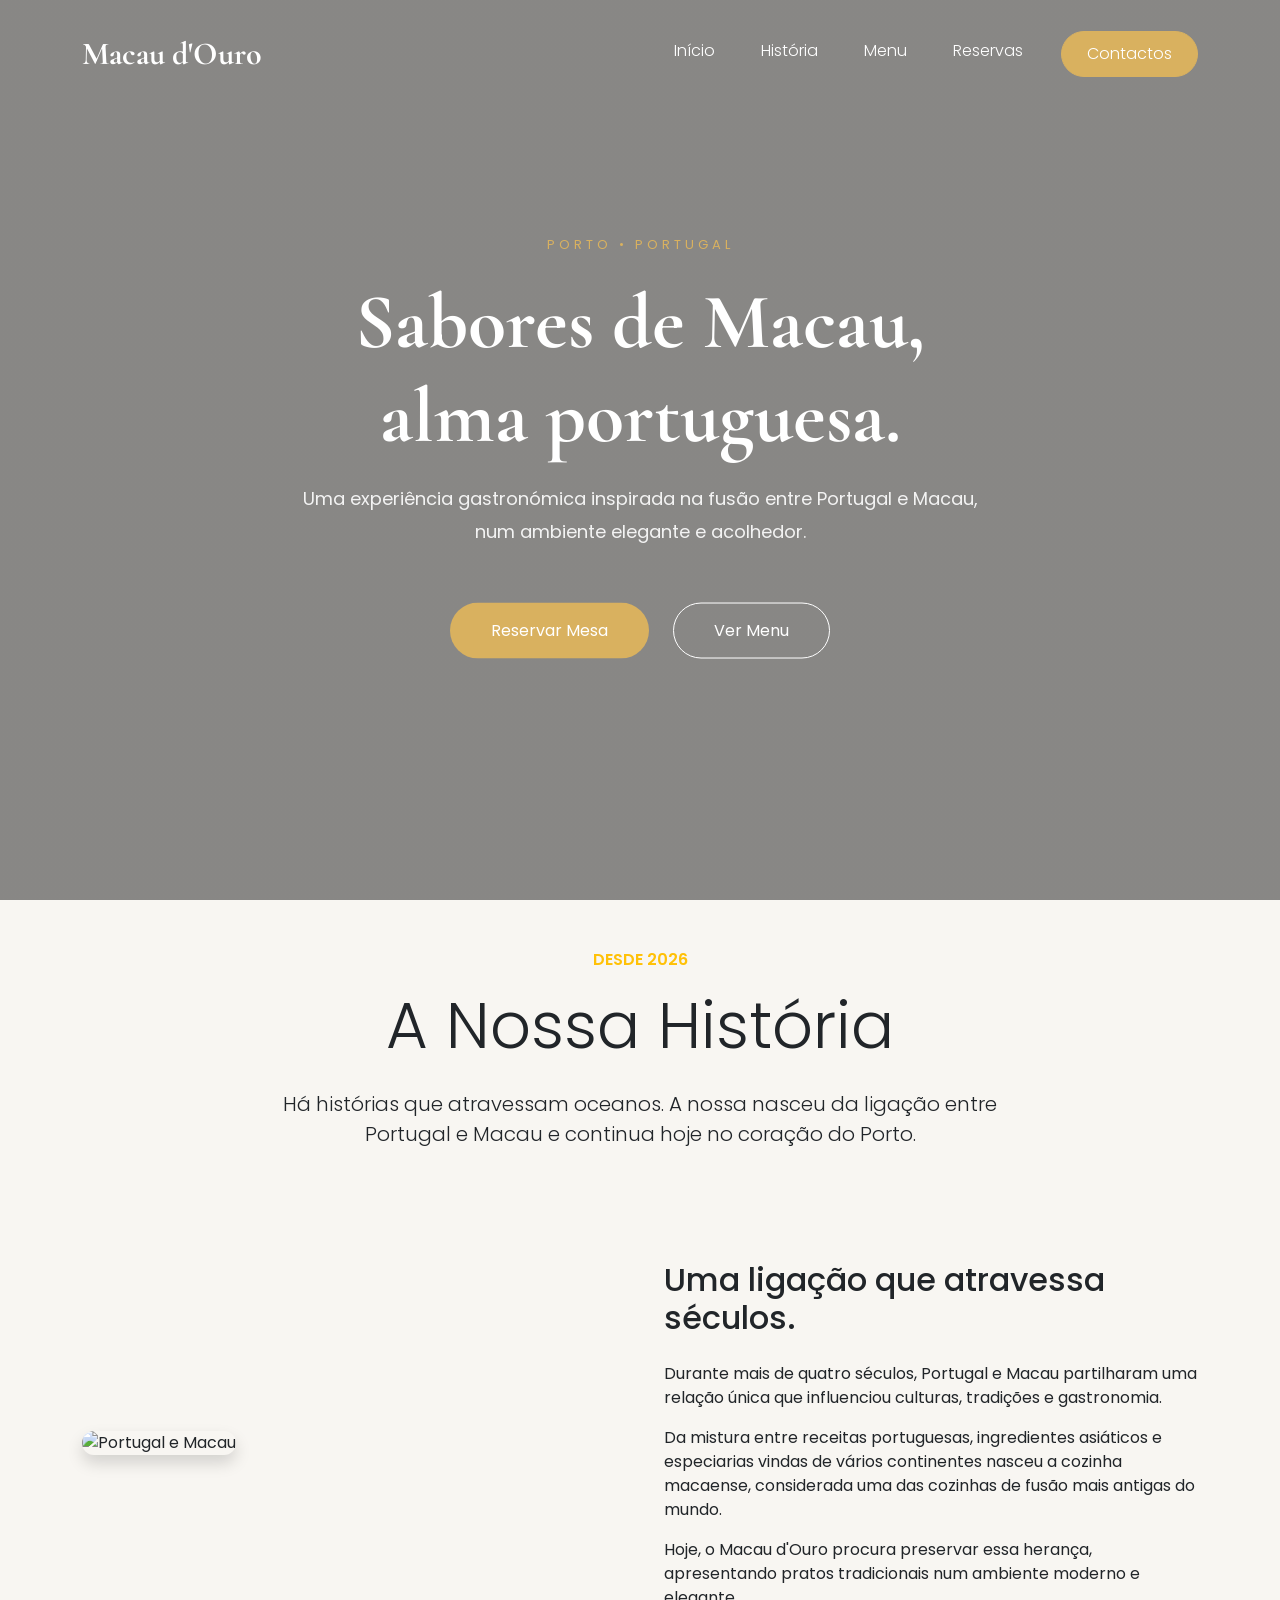
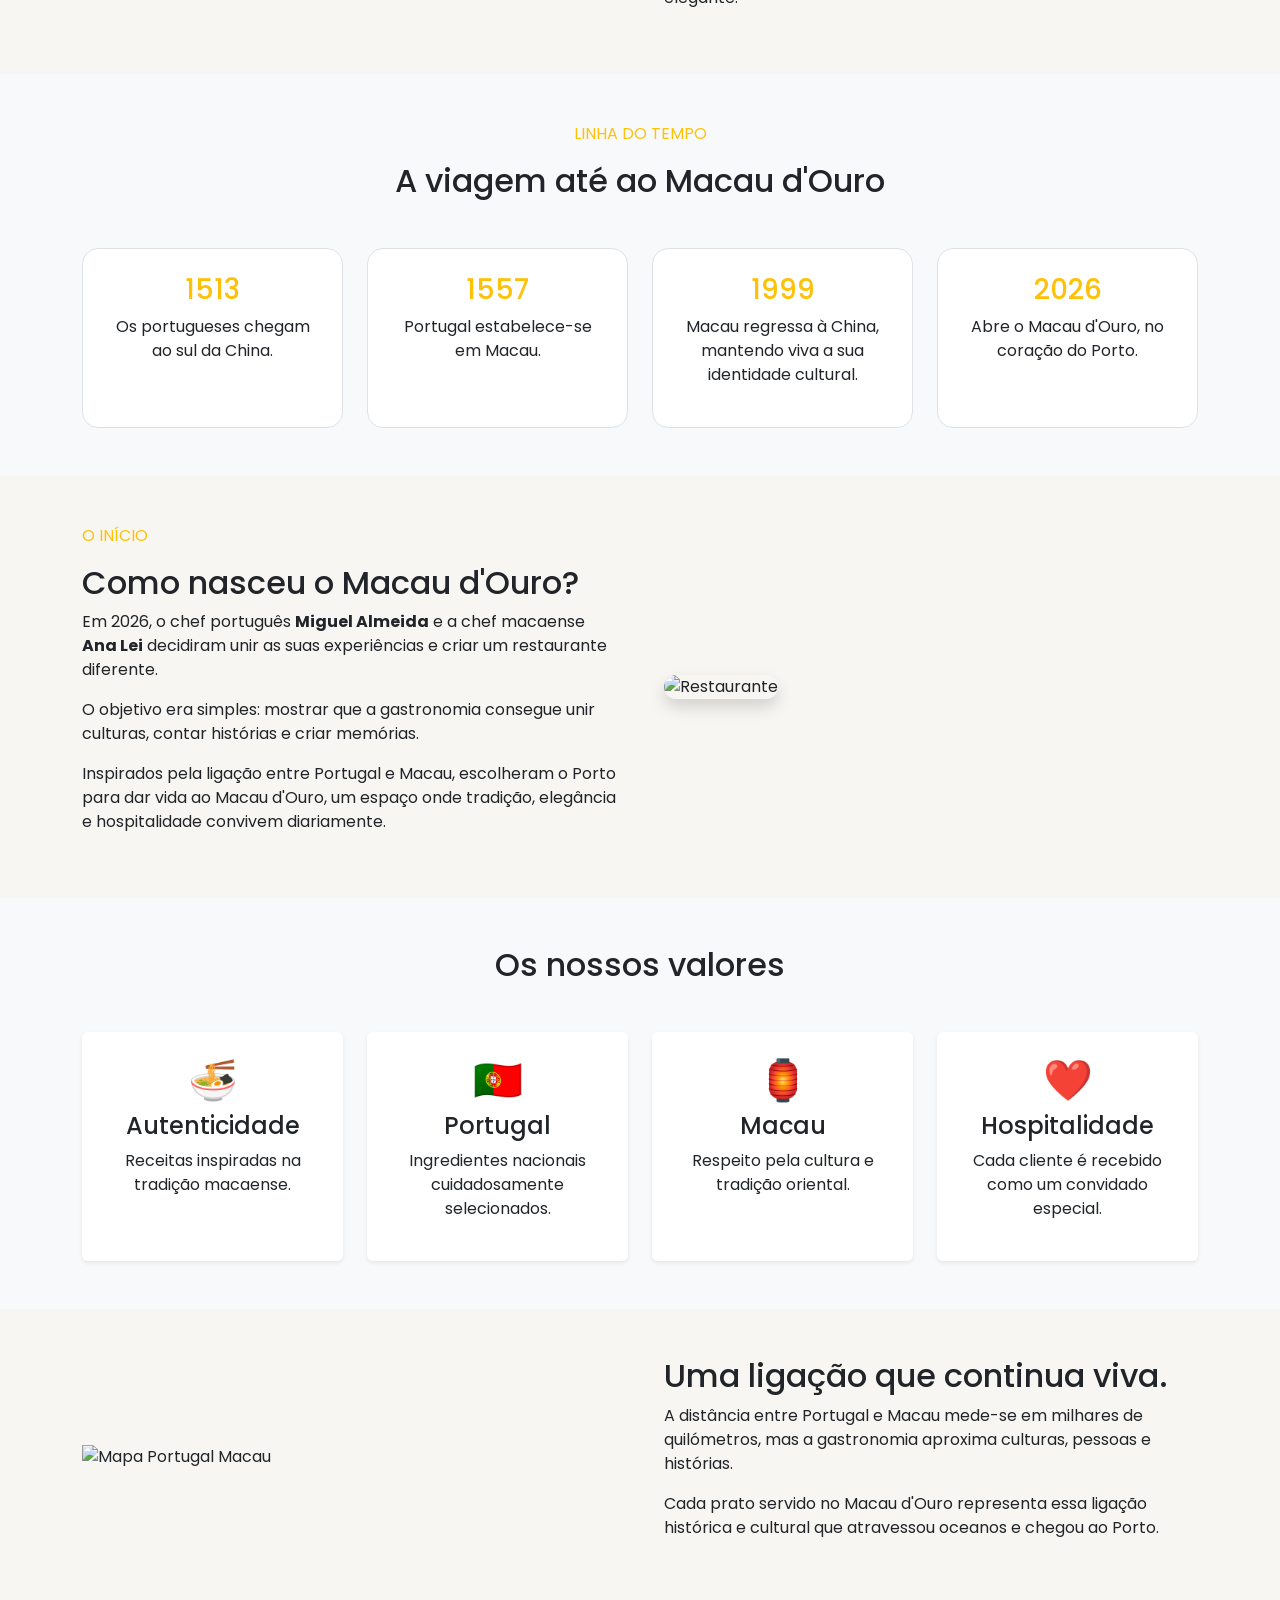
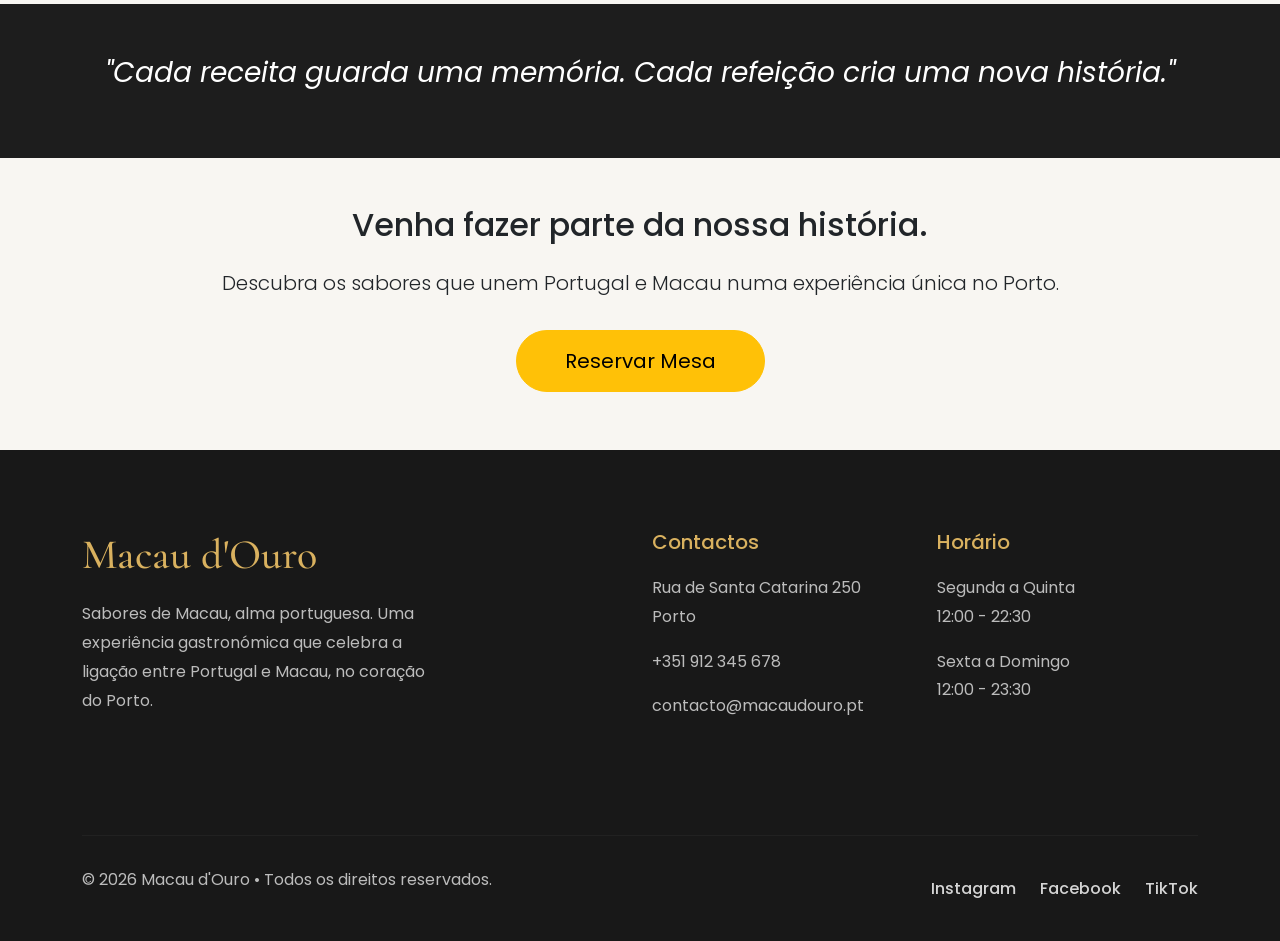
==== historia.html @ 2ab07a4f "Atualização do website Macau d'Ouro" ====
<!DOCTYPE html>
<html lang="pt">

<head>
    <meta charset="UTF-8">
    <meta name="viewport" content="width=device-width, initial-scale=1.0">
    <title>Macau d'Ouro</title>

    <link href="https://cdn.jsdelivr.net/npm/bootstrap@5.3.7/dist/css/bootstrap.min.css" rel="stylesheet">
    <link rel="stylesheet" href="css/style.css">

    <link rel="preconnect" href="https://fonts.googleapis.com">
    <link
        href="https://fonts.googleapis.com/css2?family=Cormorant+Garamond:wght@400;600;700&family=Poppins:wght@300;400;500&display=swap"
        rel="stylesheet">
</head>
    <header class="hero">
        <nav class="navbar navbar-expand-lg navbar-dark fixed-top">
            <div class="container">
                <a class="navbar-brand logo" href="#">
                    Macau d'Ouro
                </a>
                <button class="navbar-toggler" type="button" data-bs-toggle="collapse" data-bs-target="#menu">
                    <span class="navbar-toggler-icon"></span>
                </button>
                <div class="collapse navbar-collapse" id="menu">
                    <ul class="navbar-nav ms-auto">
                        <li class="nav-item">
                            <a class="nav-link" href="index.html">Início</a>
                        </li>
                        <li class="nav-item">
                            <a class="nav-link" href="historia.html">História</a>
                        </li>
                        <li class="nav-item">
                            <a class="nav-link" href="menu.html">Menu</a>
                        </li>
                        <li class="nav-item">
                            <a class="nav-link" href="reservas.html">Reservas</a>
                        </li>
                        <li class="nav-item">
                            <a class="nav-link btn-contacto" href="contactos.html">
                                Contactos
                            </a>
                        </li>
                    </ul>
                </div>
            </div>
        </nav>
        <div class="hero-content">
            <span class="subtitle">
                Porto • Portugal
            </span>
            <h1>
                Sabores de Macau,<br>
                alma portuguesa.
            </h1>
            <p>Uma experiência gastronómica inspirada na fusão entre Portugal e Macau, num ambiente elegante e acolhedor.</p>
            <div class="hero-buttons">
                <a href="#" class="btn btn-gold">
                    Reservar Mesa
                </a>
                <a href="#" class="btn btn-outline">
                    Ver Menu
                </a>
            </div>
        </div>
    </header>
    <main>

    <!-- HERO DA HISTÓRIA -->

    <section class="history-hero py-5">

        <div class="container text-center">

            <span class="text-uppercase text-warning fw-semibold">
                Desde 2026
            </span>

            <h1 class="display-3 mt-3 mb-4">
                A Nossa História
            </h1>

            <p class="lead mx-auto" style="max-width:800px;">

                Há histórias que atravessam oceanos.
                A nossa nasceu da ligação entre Portugal e Macau e
                continua hoje no coração do Porto.

            </p>

        </div>

    </section>


    <!-- PORTUGAL E MACAU -->

    <section class="container py-5">

        <div class="row align-items-center g-5">

            <div class="col-lg-6">

                <img src="images/macau_antigo.png"
                     class="img-fluid rounded-4 shadow"
                     alt="Portugal e Macau">

            </div>

            <div class="col-lg-6">

                <h2 class="mb-4">

                    Uma ligação que atravessa séculos.

                </h2>

                <p>

                    Durante mais de quatro séculos, Portugal e Macau
                    partilharam uma relação única que influenciou
                    culturas, tradições e gastronomia.

                </p>

                <p>

                    Da mistura entre receitas portuguesas,
                    ingredientes asiáticos e especiarias vindas de
                    vários continentes nasceu a cozinha macaense,
                    considerada uma das cozinhas de fusão mais antigas
                    do mundo.

                </p>

                <p>

                    Hoje, o Macau d'Ouro procura preservar essa herança,
                    apresentando pratos tradicionais num ambiente moderno
                    e elegante.

                </p>

            </div>

        </div>

    </section>


    <!-- TIMELINE -->

    <section class="py-5 bg-light">

        <div class="container">

            <div class="text-center mb-5">

                <span class="text-warning text-uppercase">

                    Linha do Tempo

                </span>

                <h2 class="mt-3">

                    A viagem até ao Macau d'Ouro

                </h2>

            </div>

            <div class="row text-center g-4">

                <div class="col-md-3">

                    <div class="p-4 border rounded-4 bg-white h-100">

                        <h3 class="text-warning">1513</h3>

                        <p>

                            Os portugueses chegam ao sul da China.

                        </p>

                    </div>

                </div>

                <div class="col-md-3">

                    <div class="p-4 border rounded-4 bg-white h-100">

                        <h3 class="text-warning">1557</h3>

                        <p>

                            Portugal estabelece-se em Macau.

                        </p>

                    </div>

                </div>

                <div class="col-md-3">

                    <div class="p-4 border rounded-4 bg-white h-100">

                        <h3 class="text-warning">1999</h3>

                        <p>

                            Macau regressa à China,
                            mantendo viva a sua identidade cultural.

                        </p>

                    </div>

                </div>

                <div class="col-md-3">

                    <div class="p-4 border rounded-4 bg-white h-100">

                        <h3 class="text-warning">2026</h3>

                        <p>

                            Abre o Macau d'Ouro,
                            no coração do Porto.

                        </p>

                    </div>

                </div>

            </div>

        </div>

    </section>


    <!-- O NASCIMENTO -->

    <section class="container py-5">

        <div class="row align-items-center g-5">

            <div class="col-lg-6 order-lg-2">

                <img src="images/fachada.png"
                     class="img-fluid rounded-4 shadow"
                     alt="Restaurante">

            </div>

            <div class="col-lg-6 order-lg-1">

                <span class="text-warning text-uppercase">

                    O Início

                </span>

                <h2 class="mt-3">

                    Como nasceu o Macau d'Ouro?

                </h2>

                <p>

                    Em 2026, o chef português <strong>Miguel Almeida</strong>
                    e a chef macaense <strong>Ana Lei</strong> decidiram unir
                    as suas experiências e criar um restaurante diferente.

                </p>

                <p>

                    O objetivo era simples:
                    mostrar que a gastronomia consegue unir culturas,
                    contar histórias e criar memórias.

                </p>

                <p>

                    Inspirados pela ligação entre Portugal e Macau,
                    escolheram o Porto para dar vida ao Macau d'Ouro,
                    um espaço onde tradição, elegância e hospitalidade
                    convivem diariamente.

                </p>

            </div>

        </div>

    </section>


    <!-- VALORES -->

    <section class="py-5 bg-light">

        <div class="container">

            <div class="text-center mb-5">

                <h2>

                    Os nossos valores

                </h2>

            </div>

            <div class="row g-4">

                <div class="col-md-3">

                    <div class="card h-100 border-0 shadow-sm text-center p-4">

                        <h1>🍜</h1>

                        <h4>Autenticidade</h4>

                        <p>

                            Receitas inspiradas na tradição macaense.

                        </p>

                    </div>

                </div>

                <div class="col-md-3">

                    <div class="card h-100 border-0 shadow-sm text-center p-4">

                        <h1>🇵🇹</h1>

                        <h4>Portugal</h4>

                        <p>

                            Ingredientes nacionais cuidadosamente selecionados.

                        </p>

                    </div>

                </div>

                <div class="col-md-3">

                    <div class="card h-100 border-0 shadow-sm text-center p-4">

                        <h1>🏮</h1>

                        <h4>Macau</h4>

                        <p>

                            Respeito pela cultura e tradição oriental.

                        </p>

                    </div>

                </div>

                <div class="col-md-3">

                    <div class="card h-100 border-0 shadow-sm text-center p-4">

                        <h1>❤️</h1>

                        <h4>Hospitalidade</h4>

                        <p>

                            Cada cliente é recebido como um convidado especial.

                        </p>

                    </div>

                </div>

            </div>

        </div>

    </section>


    <!-- MAPA -->

    <section class="container py-5">

        <div class="row align-items-center g-5">

            <div class="col-lg-6">

                <img src="images/mapa.png"
                     class="img-fluid"
                     alt="Mapa Portugal Macau">

            </div>

            <div class="col-lg-6">

                <h2>

                    Uma ligação que continua viva.

                </h2>

                <p>

                    A distância entre Portugal e Macau mede-se em milhares
                    de quilómetros, mas a gastronomia aproxima culturas,
                    pessoas e histórias.

                </p>

                <p>

                    Cada prato servido no Macau d'Ouro representa
                    essa ligação histórica e cultural que atravessou
                    oceanos e chegou ao Porto.

                </p>

            </div>

        </div>

    </section>


    <!-- CITAÇÃO -->

    <section class="py-5 text-center text-white"
             style="background:#1d1d1d;">

        <div class="container">

            <blockquote class="fs-3 fst-italic">

                "Cada receita guarda uma memória.
                Cada refeição cria uma nova história."

            </blockquote>

        </div>

    </section>


    <!-- CTA -->

    <section class="container py-5 text-center">

        <h2 class="mb-4">

            Venha fazer parte da nossa história.

        </h2>

        <p class="lead">

            Descubra os sabores que unem Portugal e Macau
            numa experiência única no Porto.

        </p>

        <a href="reservas.html"
           class="btn btn-warning btn-lg px-5 mt-3">

            Reservar Mesa

        </a>

    </section>

</main>
  <footer class="footer">
        <div class="container">
            <div class="row">
                <!-- Restaurante -->
                <div class="col-lg-4 mb-5">
                    <h2 class="footer-logo">
                        Macau d'Ouro
                    </h2>
                    <p class="footer-text">
                        Sabores de Macau, alma portuguesa.
                        Uma experiência gastronómica que celebra a ligação
                        entre Portugal e Macau, no coração do Porto.
                    </p>
                </div>
                <div class="col-lg-2 mb-5">
                </div>
                 <div class="col-lg-3 mb-5">
                    <h5>Contactos</h5>
                    <p>Rua de Santa Catarina 250
                        <br>
                        Porto</p>
                    <p>+351 912 345 678</p>
                    <p>contacto@macaudouro.pt </p>
                </div>
                <div class="col-lg-3">
                    <h5>Horário</h5>
                    <p>
                        Segunda a Quinta
                        <br>
                        12:00 - 22:30
                    </p>
                    <p>
                        Sexta a Domingo
                        <br>
                        12:00 - 23:30
                    </p>
                </div>
            </div>
            <hr>
            <div class="footer-bottom">
                <p> © 2026 Macau d'Ouro • Todos os direitos reservados.</p>
                <div class="social">
                    <a href="#">Instagram</a>
                    <a href="#">Facebook</a>
                    <a href="#">TikTok</a>
                </div>
            </div>
        </div>
    </footer>
    <script src="https://cdn.jsdelivr.net/npm/bootstrap@5.3.7/dist/js/bootstrap.bundle.min.js"></script>  
    </body>
    </html>
---- css/style.css ----
*{
    margin:0;
    padding:0;
    box-sizing:border-box;
}

body{

    font-family:'Poppins',sans-serif;
    background:#f8f6f2;

}

/* HERO */

.hero{

    height:100vh;

    background:

        linear-gradient(
        rgba(0,0,0,.45),
        rgba(0,0,0,.45)
        ),

        url("../images/fundo.png");

    background-size:cover;

    background-position:center;

    position:relative;

}


/* NAVBAR */

.navbar{

    padding:25px 0;

    transition:.4s;

}

.logo{

    color:#fff;

    font-size:32px;

    font-family:'Cormorant Garamond',serif;

    font-weight:bold;

    text-decoration:none;

}

.nav-link{

    color:white !important;

    margin-left:30px;

    font-weight:300;

    transition:.3s;

}

.nav-link:hover{

    color:#d9b15f !important;

}

.btn-contacto{

    border:1px solid #d9b15f;
    background-color:#d9b15f !important;
    border-radius:40px;
    padding:10px 25px !important;

}

.btn-contacto:hover{
    color: #111 !important;
}

/* HERO */

.hero-content{

    position:absolute;

    top:50%;

    left:50%;

    transform:translate(-50%,-50%);

    text-align:center;

    color:white;

    width:80%;

}

.subtitle{

    color:#d9b15f;

    letter-spacing:4px;

    text-transform:uppercase;

    font-size:13px;

}

.hero h1{

    font-family:'Cormorant Garamond',serif;

    font-size:78px;

    margin:20px 0;

    font-weight:700;

}

.hero p{

    max-width:700px;

    margin:auto;

    line-height:1.8;

    font-size:18px;

    opacity:.9;

}

/* BOTÕES */

.hero-buttons{

    margin-top:45px;

}

.btn{

    padding:15px 40px;

    border-radius:40px;

    text-decoration:none;

    margin:10px;

    transition:.4s;

}

.btn-gold{

    background:#d9b15f;

    color:white;

}

.btn-gold:hover{

    background:#b88d34;

    transform:translateY(-3px);

}

.btn-outline{

    border:1px solid white;

    color:white;

}

.btn-outline:hover{

    background:white;

    color:black;

}
.section-title{

    color:#d4af37;

    text-transform:uppercase;

    letter-spacing:4px;

    font-size:13px;

}

.about{

    padding:120px 0;

}

.about h2{

    font-family:'Cormorant Garamond',serif;

    font-size:55px;

    margin:20px 0;

}

.about p{

    line-height:2;

    color:#666;

}

.dishes{

    background:#f6f2eb;

    padding:120px 0;

}

.dish-card{

    background:white;

    border-radius:20px;

    overflow:hidden;

    box-shadow:0 20px 40px rgba(0,0,0,.08);

    transition:.4s;

}

.dish-card:hover{

    transform:translateY(-10px);

}

.dish-card img{

    width:100%;

    height:300px;

    object-fit:cover;

}

.dish-info{

    padding:30px;

}

.history{

    padding:120px 0;

}

.cta{

    background:#111;

    color:white;

    padding:120px 0;

}

.cta h2{

    font-size:60px;

    font-family:'Cormorant Garamond',serif;

}

.cta p{

    max-width:700px;

    margin:auto;

    margin-top:20px;

    margin-bottom:40px;

}
/* ========================= */
/* FOOTER */
/* ========================= */

.footer{

    background:#181818;

    color:white;

    padding:80px 0 30px;

}

.footer-logo{

    font-family:'Cormorant Garamond',serif;

    color:#d9b15f;

    font-size:42px;

    margin-bottom:20px;

}

.footer-text{

    line-height:1.9;

    color:#bcbcbc;

}

.footer h5{

    color:#d9b15f;

    margin-bottom:20px;

    font-size:20px;

}

.footer ul{

    list-style:none;

    padding:0;

}

.footer ul li{

    margin-bottom:12px;

}

.footer a{

    color:#d4d4d4;

    text-decoration:none;

    transition:.3s;

}

.footer a:hover{

    color:#d9b15f;

    padding-left:6px;

}

.footer p{

    color:#bcbcbc;

    line-height:1.8;

}

.footer hr{

    margin:50px 0 30px;

    border-color:#3c3c3c;

}

.footer-bottom{

    display:flex;

    justify-content:space-between;

    align-items:center;

    flex-wrap:wrap;

}

.social a{

    margin-left:20px;

    font-weight:500;

}

.menu-page{

    padding:100px 0;

    background:#f8f5ef;

}

.menu-subtitle{

    color:#C8A24A;

    letter-spacing:5px;

    font-size:14px;

    text-transform:uppercase;

}

.menu-title{

    font-size:60px;

    font-family:'Cormorant Garamond', serif;

    margin:20px 0;

}

.menu-description{

    color:#666;

    max-width:600px;

    margin:auto;

    margin-bottom:70px;

}

.menu-category{

    margin-bottom:70px;

}

.menu-category h2{

    font-family:'Cormorant Garamond', serif;

    color:#234235;

    margin-bottom:30px;

    border-bottom:2px solid #C8A24A;

    display:inline-block;

    padding-bottom:10px;

}

.menu-item{

    display:flex;

    justify-content:space-between;

    align-items:center;

    padding:15px 0;

    border-bottom:1px solid #ddd;

    font-size:18px;

}

.menu-item span:last-child{

    color:#C8A24A;

    font-weight:bold;

}
.reservation-section{

    padding:80px 0;

    text-align:center;

}

.reservation-section h2{

    font-family:'Cormorant Garamond', serif;

    font-size:48px;

    margin-bottom:20px;

    color:#234235;

}

.reservation-section p{

    color:#666;

    margin-bottom:35px;

}

.btn-reservar{

    background:#C8A24A;

    color:white;

    text-decoration:none;

    padding:15px 40px;

    border-radius:50px;

    font-weight:bold;

    transition:.3s;

}

.btn-reservar:hover{

    background:#b18a35;

    color:white;

}
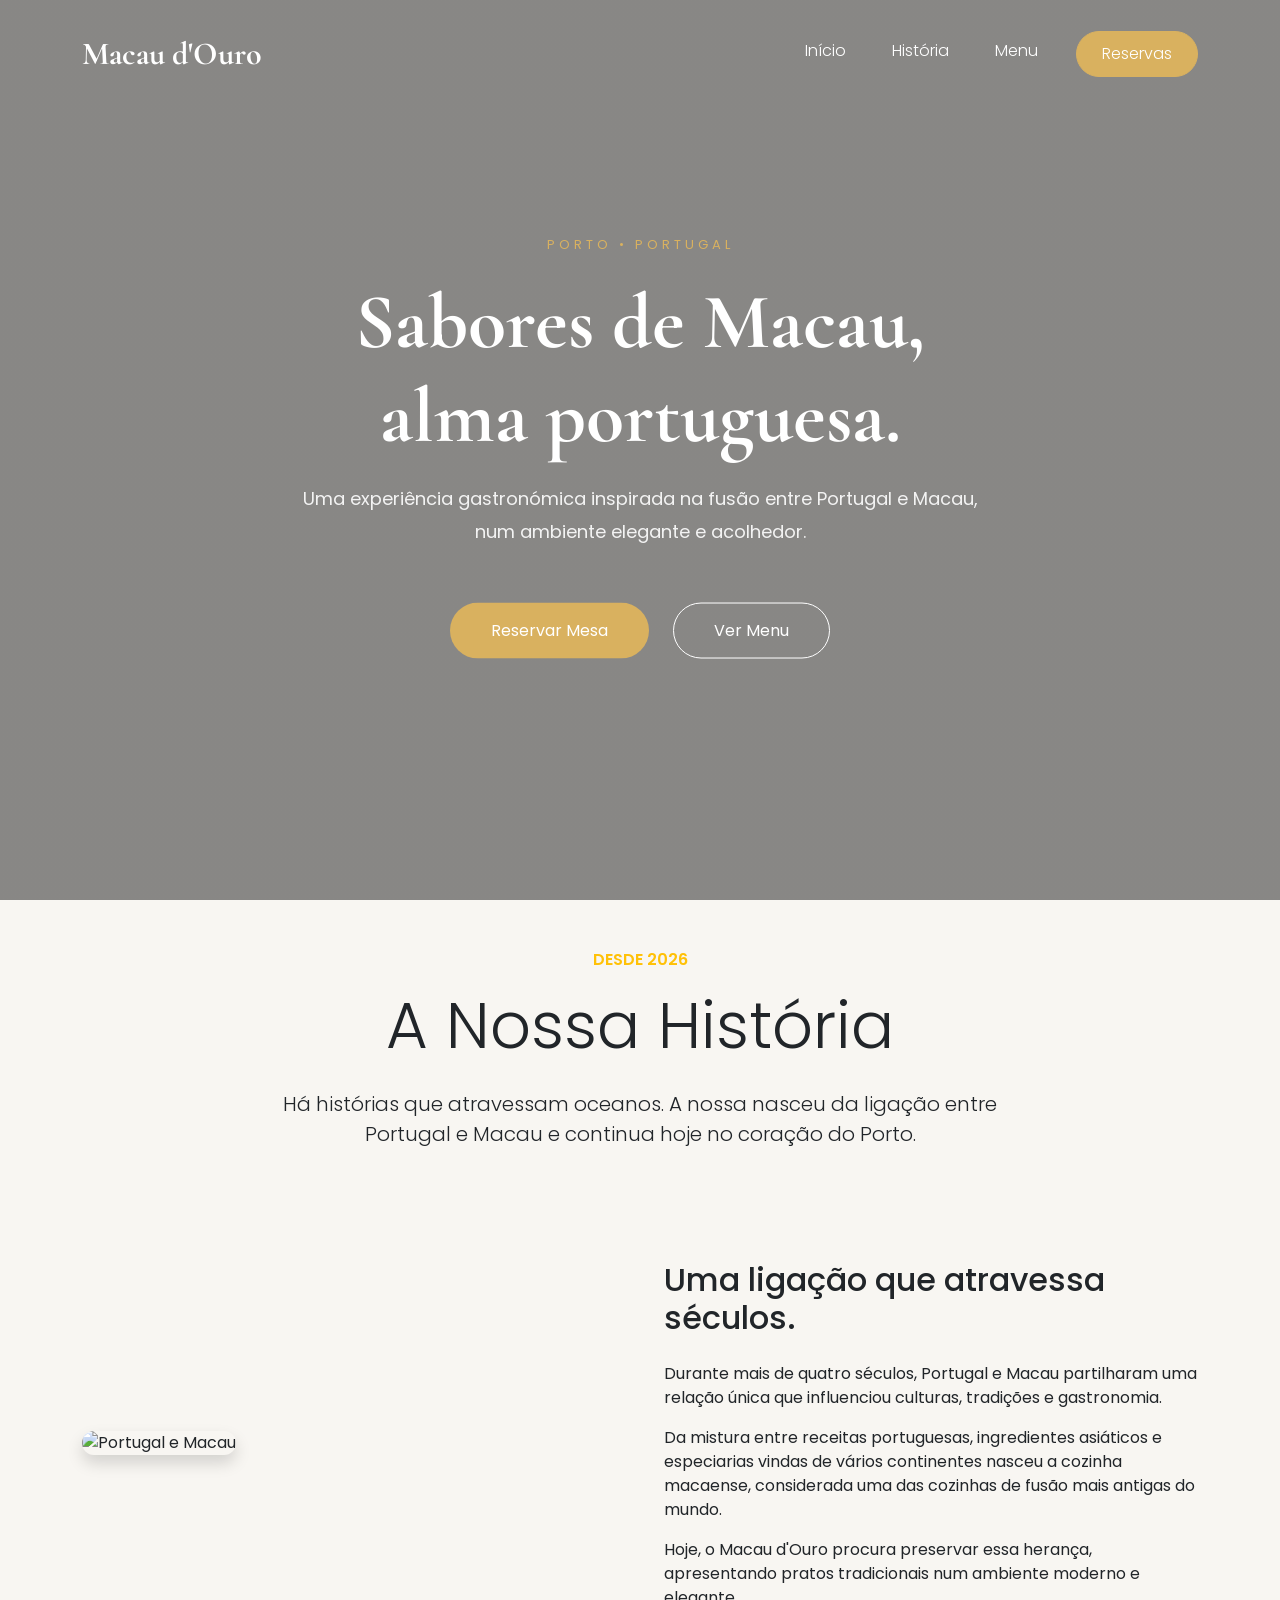
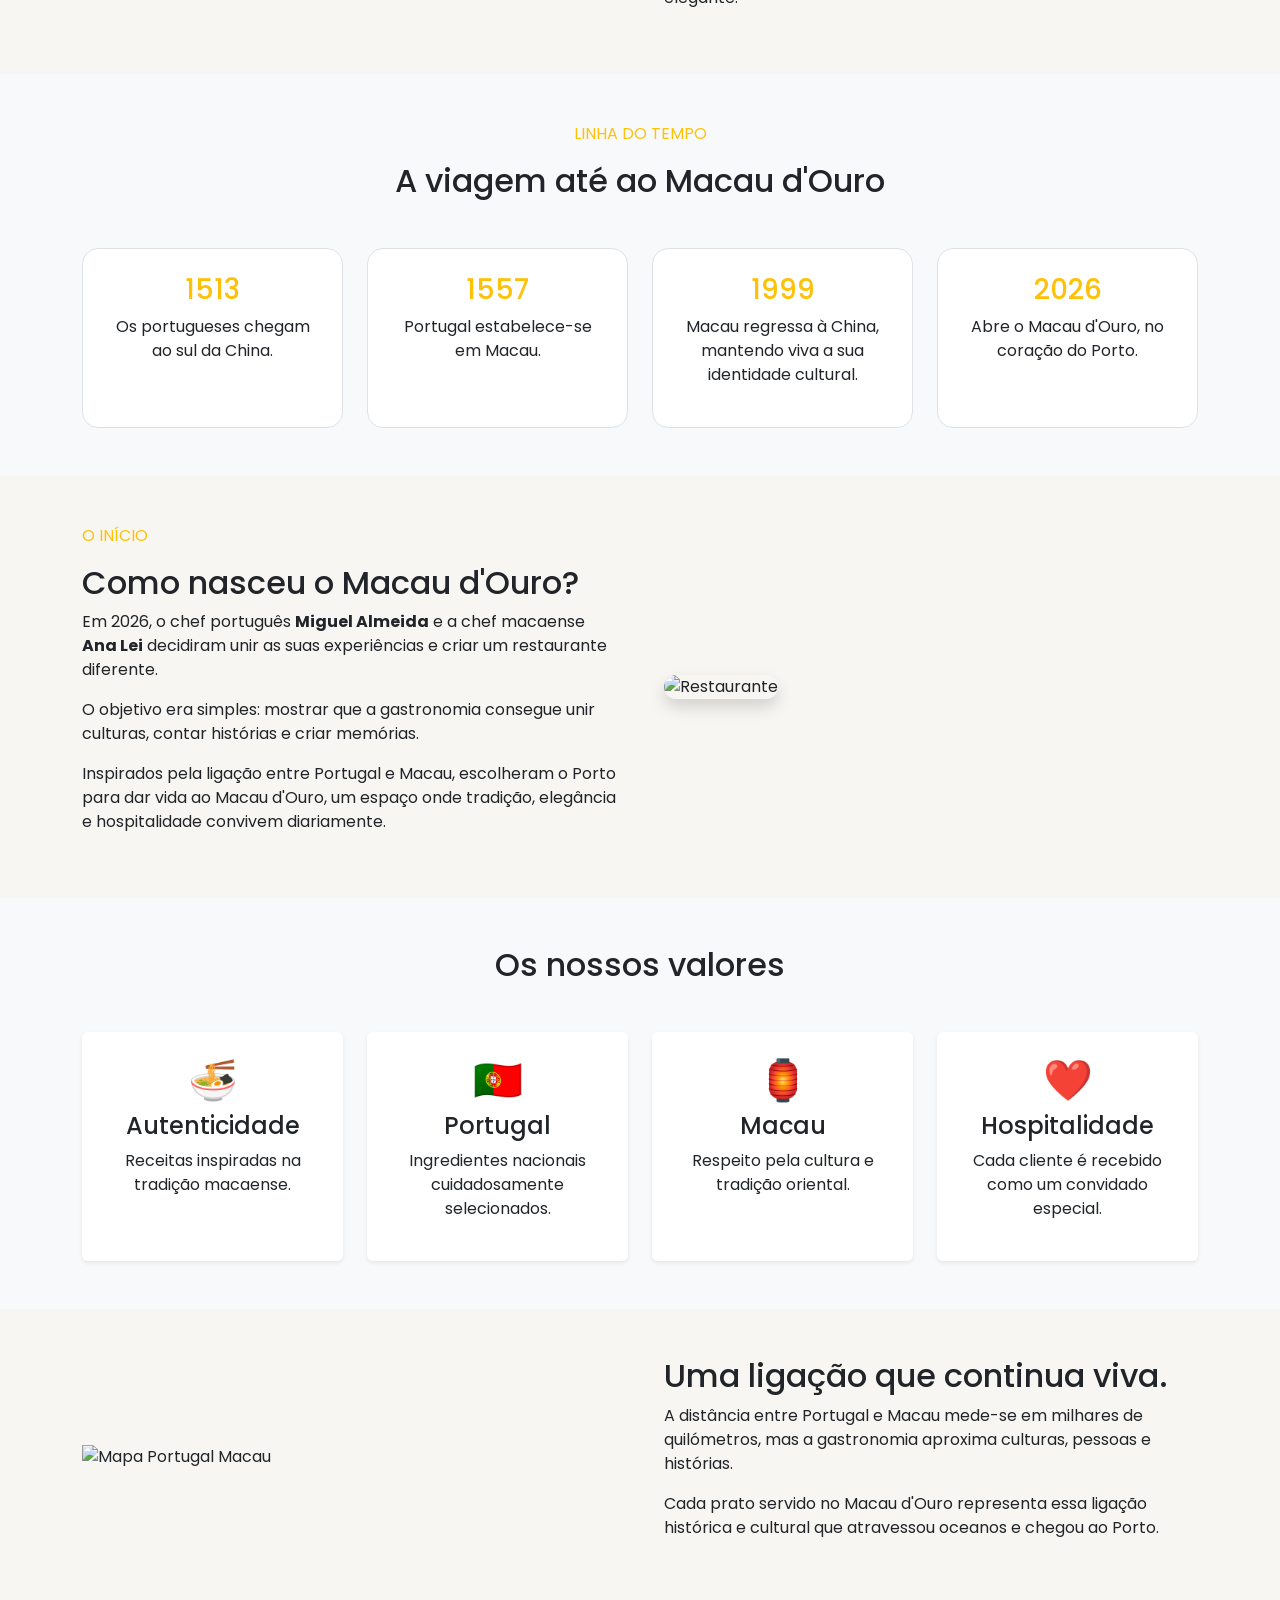
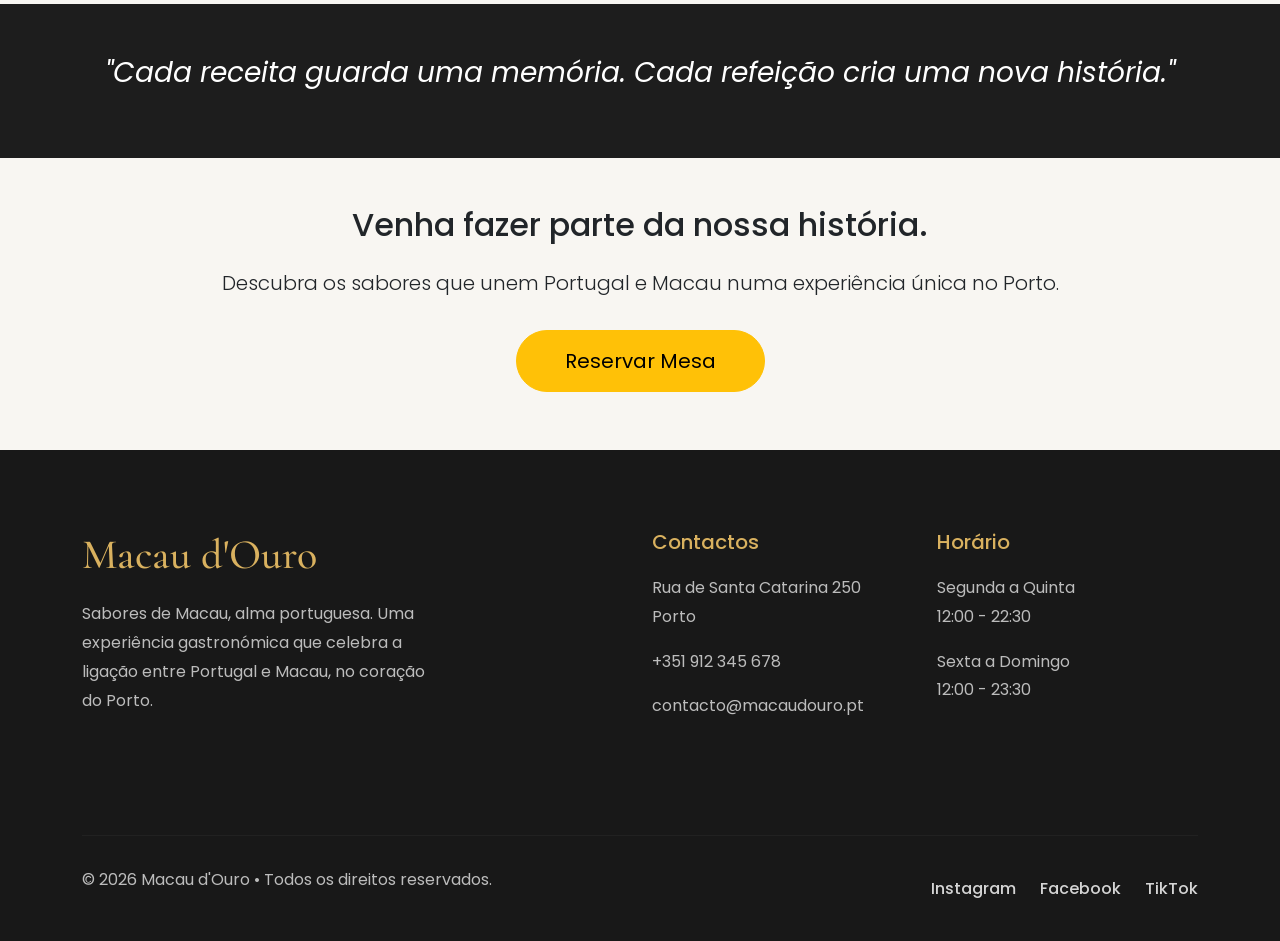
==== commit f5a294b3: "git commit -m "Atualização do website Macau d'Ouro" git push" ====
--- a/historia.html
+++ b/historia.html
@@ -35,11 +35,8 @@
                             <a class="nav-link" href="menu.html">Menu</a>
                         </li>
                         <li class="nav-item">
-                            <a class="nav-link" href="reservas.html">Reservas</a>
-                        </li>
-                        <li class="nav-item">
-                            <a class="nav-link btn-contacto" href="contactos.html">
-                                Contactos
+                            <a class="nav-link btn-contacto" href="reservas.html">
+                                Reservas
                             </a>
                         </li>
                     </ul>
@@ -115,113 +112,52 @@
                     Uma ligação que atravessa séculos.
 
                 </h2>
-
-                <p>
-
-                    Durante mais de quatro séculos, Portugal e Macau
+                <p>Durante mais de quatro séculos, Portugal e Macau
                     partilharam uma relação única que influenciou
-                    culturas, tradições e gastronomia.
-
-                </p>
-
-                <p>
-
-                    Da mistura entre receitas portuguesas,
+                    culturas, tradições e gastronomia.</p>
+                <p>Da mistura entre receitas portuguesas,
                     ingredientes asiáticos e especiarias vindas de
                     vários continentes nasceu a cozinha macaense,
                     considerada uma das cozinhas de fusão mais antigas
-                    do mundo.
-
-                </p>
-
-                <p>
-
-                    Hoje, o Macau d'Ouro procura preservar essa herança,
+                    do mundo.</p>
+                <p>Hoje, o Macau d'Ouro procura preservar essa herança,
                     apresentando pratos tradicionais num ambiente moderno
-                    e elegante.
-
-                </p>
-
-            </div>
-
-        </div>
-
-    </section>
-
-
-    <!-- TIMELINE -->
-
-    <section class="py-5 bg-light">
-
+                    e elegante.</p>
+            </div>
+        </div>
+    </section>
+  <section class="py-5 bg-light">
         <div class="container">
-
             <div class="text-center mb-5">
-
                 <span class="text-warning text-uppercase">
-
                     Linha do Tempo
-
                 </span>
-
                 <h2 class="mt-3">
-
                     A viagem até ao Macau d'Ouro
-
                 </h2>
-
-            </div>
-
+            </div>
             <div class="row text-center g-4">
-
-                <div class="col-md-3">
-
+                <div class="col-md-3">
                     <div class="p-4 border rounded-4 bg-white h-100">
-
                         <h3 class="text-warning">1513</h3>
-
-                        <p>
-
-                            Os portugueses chegam ao sul da China.
-
-                        </p>
-
-                    </div>
-
-                </div>
-
-                <div class="col-md-3">
-
+                        <p> Os portugueses chegam ao sul da China.</p>
+                    </div>
+                </div>
+                <div class="col-md-3">
                     <div class="p-4 border rounded-4 bg-white h-100">
-
                         <h3 class="text-warning">1557</h3>
-
-                        <p>
-
-                            Portugal estabelece-se em Macau.
-
-                        </p>
-
-                    </div>
-
-                </div>
-
-                <div class="col-md-3">
-
+                        <p>Portugal estabelece-se em Macau.</p>
+                    </div>
+                </div>
+                <div class="col-md-3">
                     <div class="p-4 border rounded-4 bg-white h-100">
-
                         <h3 class="text-warning">1999</h3>
-
-                        <p>
-
+                        <p>
                             Macau regressa à China,
                             mantendo viva a sua identidade cultural.
-
-                        </p>
-
-                    </div>
-
-                </div>
-
+                        </p>
+                    </div>
+                </div>
                 <div class="col-md-3">
 
                     <div class="p-4 border rounded-4 bg-white h-100">
@@ -466,33 +402,18 @@
 
     </section>
 
-
-    <!-- CTA -->
-
     <section class="container py-5 text-center">
-
-        <h2 class="mb-4">
-
-            Venha fazer parte da nossa história.
-
-        </h2>
+        <h2 class="mb-4">Venha fazer parte da nossa história.</h2>
 
         <p class="lead">
-
             Descubra os sabores que unem Portugal e Macau
             numa experiência única no Porto.
-
         </p>
-
         <a href="reservas.html"
            class="btn btn-warning btn-lg px-5 mt-3">
-
             Reservar Mesa
-
         </a>
-
-    </section>
-
+    </section>
 </main>
   <footer class="footer">
         <div class="container">
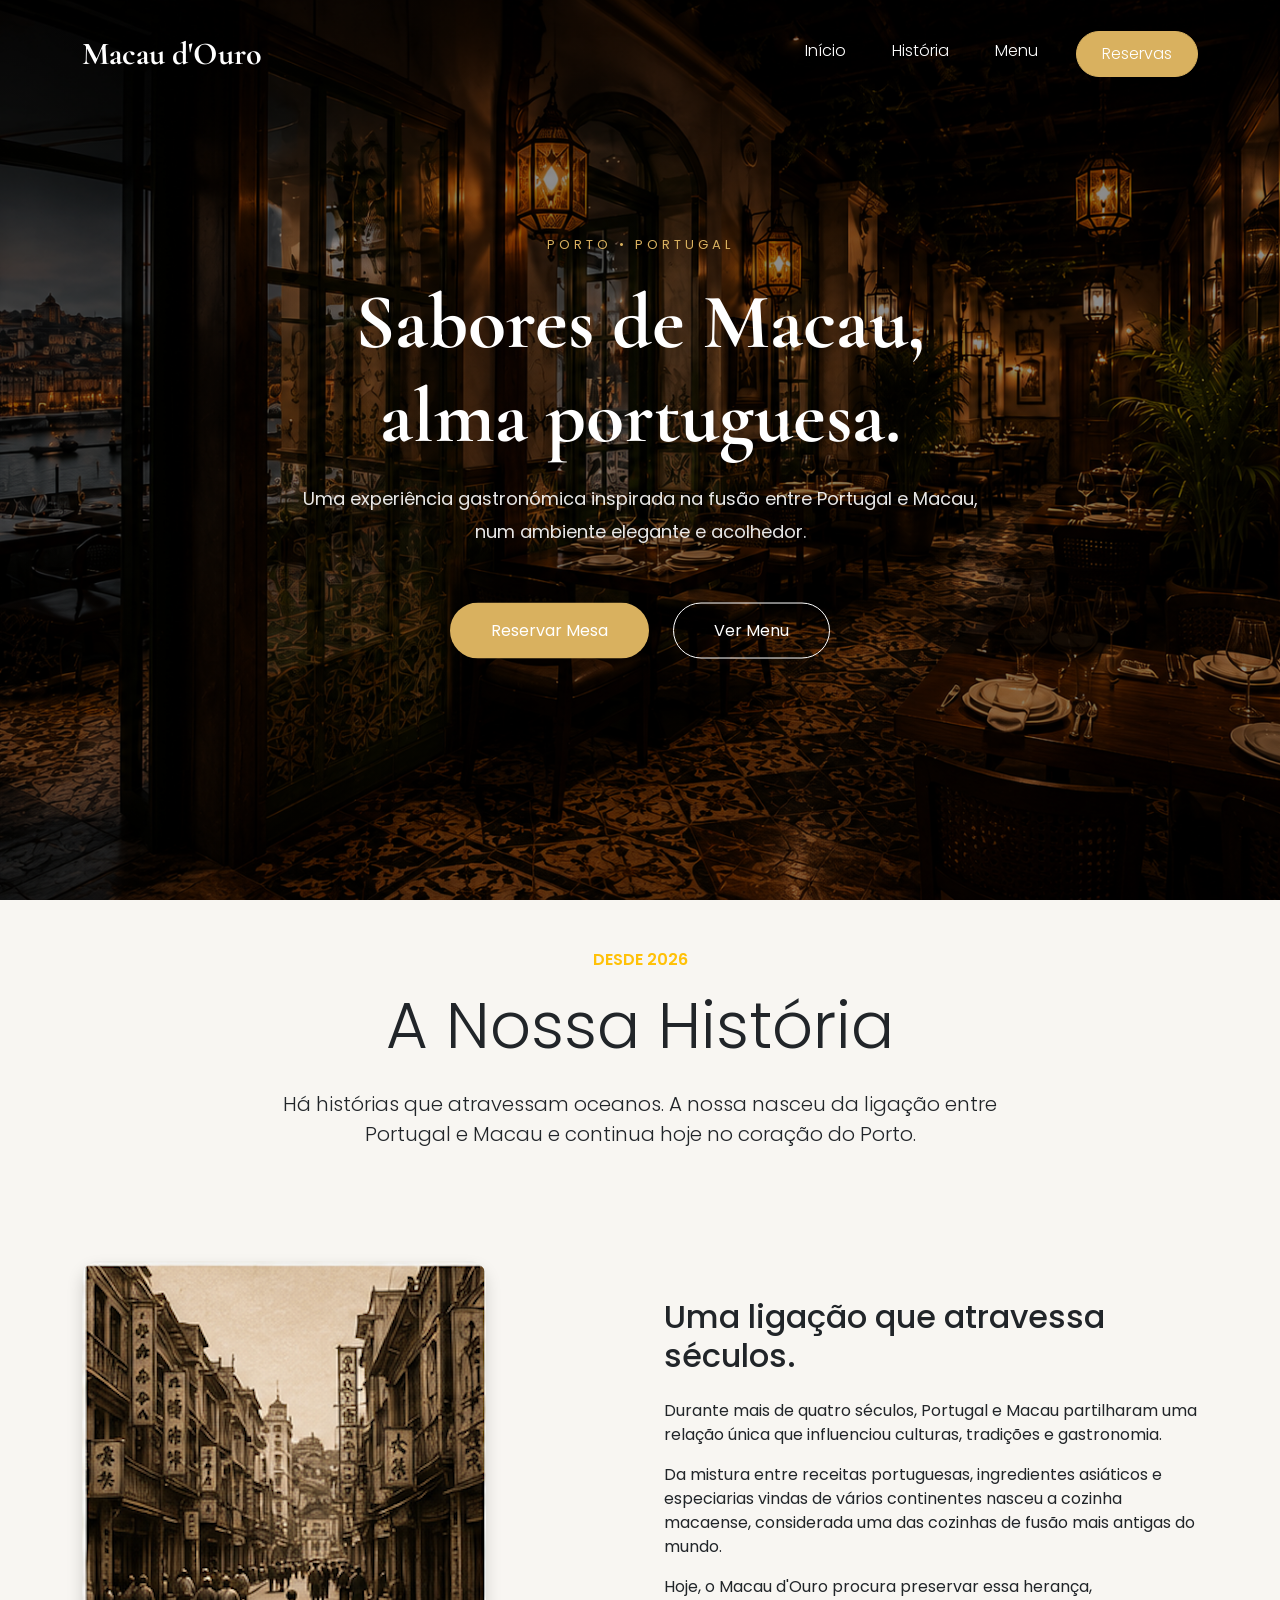
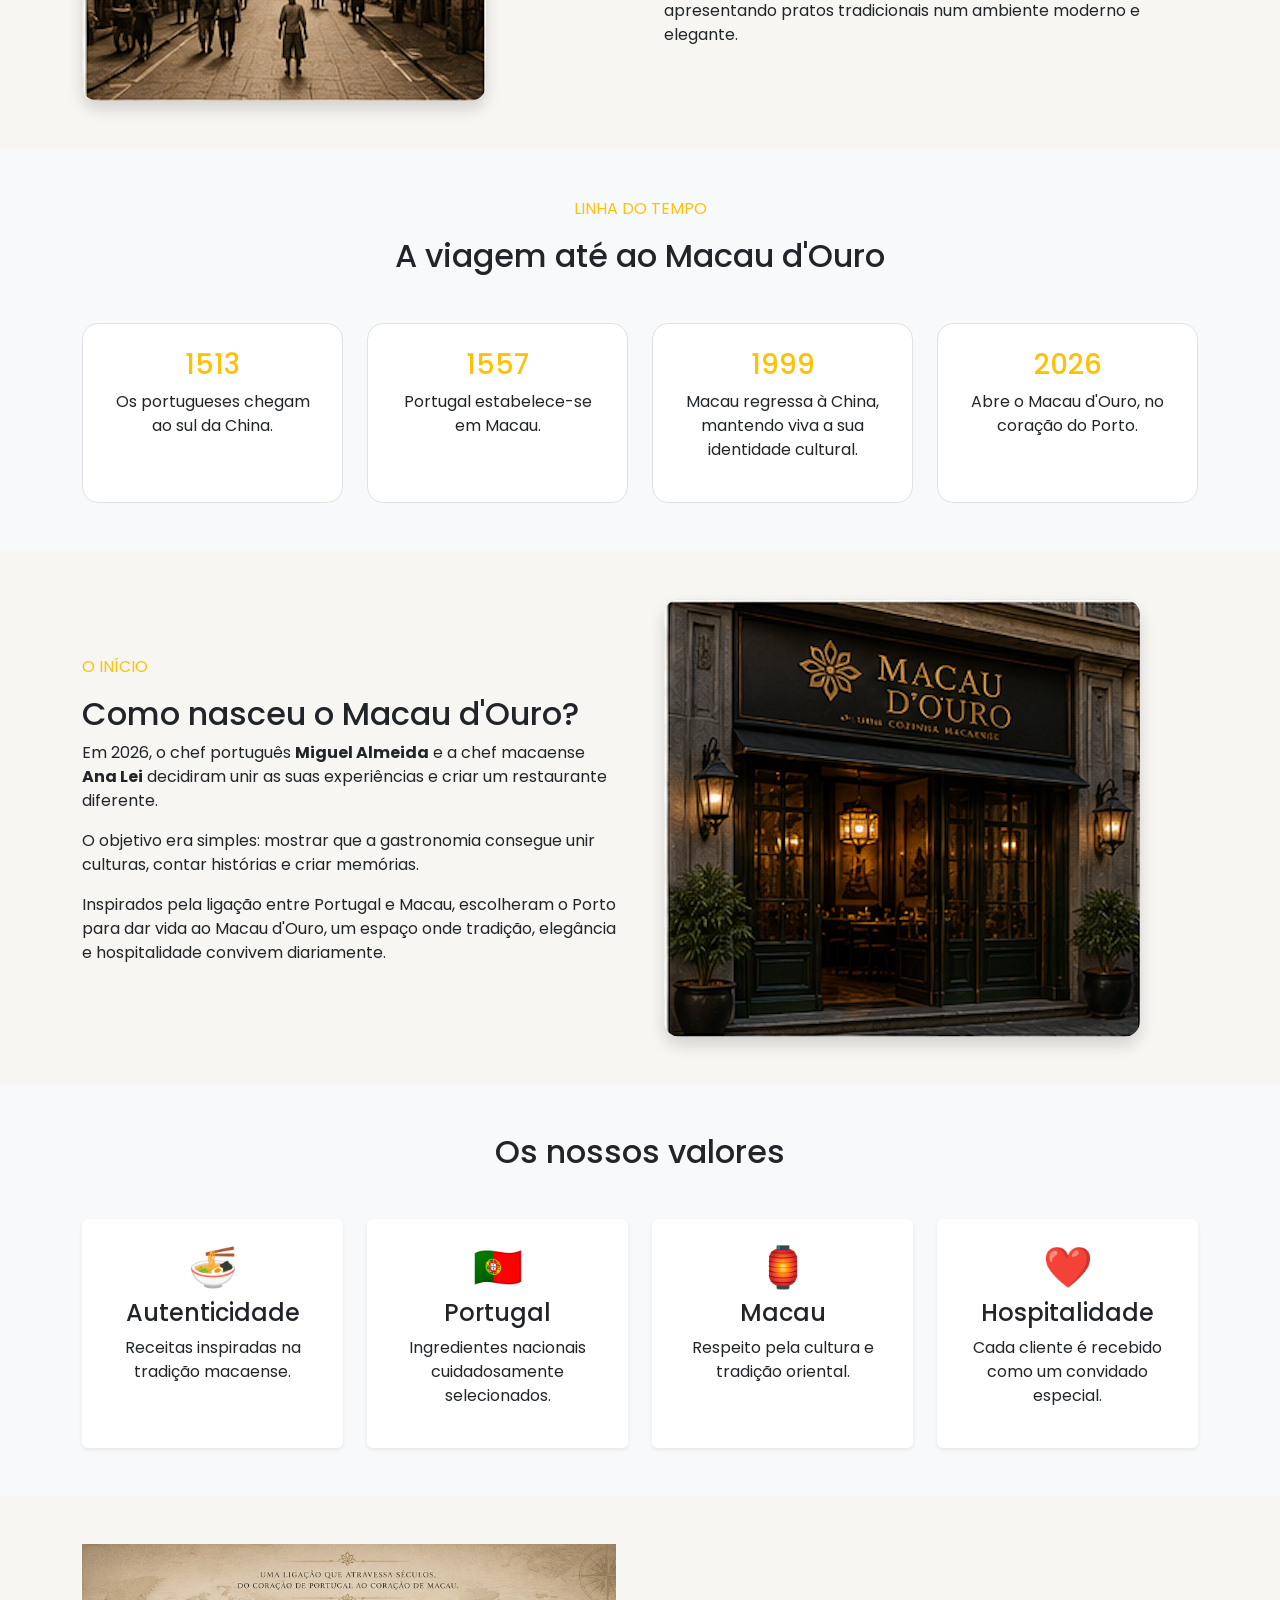
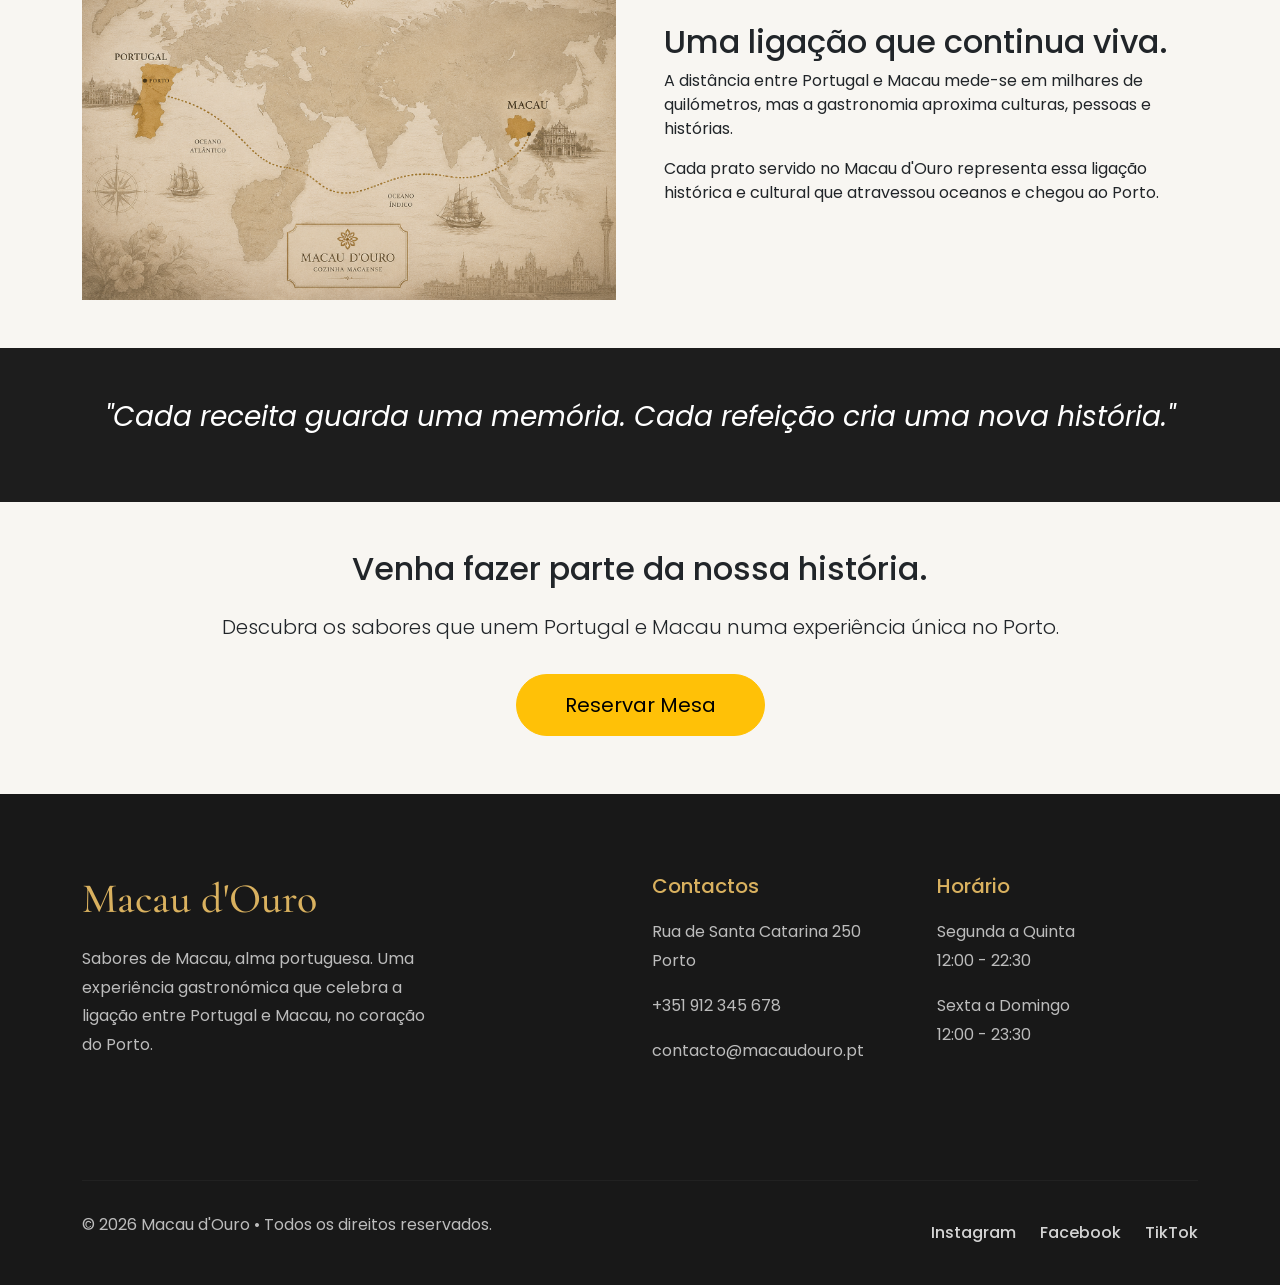
==== commit 37914322: "Conflitos resolvidos" ====
--- a/historia.html
+++ b/historia.html
@@ -14,55 +14,56 @@
         href="https://fonts.googleapis.com/css2?family=Cormorant+Garamond:wght@400;600;700&family=Poppins:wght@300;400;500&display=swap"
         rel="stylesheet">
 </head>
-    <header class="hero">
-        <nav class="navbar navbar-expand-lg navbar-dark fixed-top">
-            <div class="container">
-                <a class="navbar-brand logo" href="#">
-                    Macau d'Ouro
-                </a>
-                <button class="navbar-toggler" type="button" data-bs-toggle="collapse" data-bs-target="#menu">
-                    <span class="navbar-toggler-icon"></span>
-                </button>
-                <div class="collapse navbar-collapse" id="menu">
-                    <ul class="navbar-nav ms-auto">
-                        <li class="nav-item">
-                            <a class="nav-link" href="index.html">Início</a>
-                        </li>
-                        <li class="nav-item">
-                            <a class="nav-link" href="historia.html">História</a>
-                        </li>
-                        <li class="nav-item">
-                            <a class="nav-link" href="menu.html">Menu</a>
-                        </li>
-                        <li class="nav-item">
-                            <a class="nav-link btn-contacto" href="reservas.html">
-                                Reservas
-                            </a>
-                        </li>
-                    </ul>
-                </div>
-            </div>
-        </nav>
-        <div class="hero-content">
-            <span class="subtitle">
-                Porto • Portugal
-            </span>
-            <h1>
-                Sabores de Macau,<br>
-                alma portuguesa.
-            </h1>
-            <p>Uma experiência gastronómica inspirada na fusão entre Portugal e Macau, num ambiente elegante e acolhedor.</p>
-            <div class="hero-buttons">
-                <a href="#" class="btn btn-gold">
-                    Reservar Mesa
-                </a>
-                <a href="#" class="btn btn-outline">
-                    Ver Menu
-                </a>
-            </div>
-        </div>
-    </header>
-    <main>
+<header class="hero">
+    <nav class="navbar navbar-expand-lg navbar-dark fixed-top">
+        <div class="container">
+            <a class="navbar-brand logo" href="#">
+                Macau d'Ouro
+            </a>
+            <button class="navbar-toggler" type="button" data-bs-toggle="collapse" data-bs-target="#menu">
+                <span class="navbar-toggler-icon"></span>
+            </button>
+            <div class="collapse navbar-collapse" id="menu">
+                <ul class="navbar-nav ms-auto">
+                    <li class="nav-item">
+                        <a class="nav-link" href="index.html">Início</a>
+                    </li>
+                    <li class="nav-item">
+                        <a class="nav-link" href="historia.html">História</a>
+                    </li>
+                    <li class="nav-item">
+                        <a class="nav-link" href="menu.php"> Menu </a>
+                    </li>
+                    <li class="nav-item">
+                        <a class="nav-link btn-contacto" href="reservas.html">
+                            Reservas
+                        </a>
+                    </li>
+                </ul>
+            </div>
+        </div>
+    </nav>
+    <div class="hero-content">
+        <span class="subtitle">
+            Porto • Portugal
+        </span>
+        <h1>
+            Sabores de Macau,<br>
+            alma portuguesa.
+        </h1>
+        <p>Uma experiência gastronómica inspirada na fusão entre Portugal e Macau, num ambiente elegante e acolhedor.
+        </p>
+        <div class="hero-buttons">
+            <a href="reservas.html" class="btn btn-gold">
+                Reservar Mesa
+            </a>
+            <a href="href=" menu.php"" class="btn btn-outline">
+                Ver Menu
+            </a>
+        </div>
+    </div>
+</header>
+<main>
 
     <!-- HERO DA HISTÓRIA -->
 
@@ -99,9 +100,7 @@
 
             <div class="col-lg-6">
 
-                <img src="images/macau_antigo.png"
-                     class="img-fluid rounded-4 shadow"
-                     alt="Portugal e Macau">
+                <img src="images/macau_antigo.png" class="img-fluid rounded-4 shadow" alt="Portugal e Macau">
 
             </div>
 
@@ -126,7 +125,7 @@
             </div>
         </div>
     </section>
-  <section class="py-5 bg-light">
+    <section class="py-5 bg-light">
         <div class="container">
             <div class="text-center mb-5">
                 <span class="text-warning text-uppercase">
@@ -159,183 +158,92 @@
                     </div>
                 </div>
                 <div class="col-md-3">
-
                     <div class="p-4 border rounded-4 bg-white h-100">
-
                         <h3 class="text-warning">2026</h3>
-
-                        <p>
-
+                        <p>
                             Abre o Macau d'Ouro,
                             no coração do Porto.
-
-                        </p>
-
-                    </div>
-
-                </div>
-
-            </div>
-
-        </div>
-
-    </section>
-
-
-    <!-- O NASCIMENTO -->
-
+                        </p>
+                    </div>
+                </div>
+            </div>
+        </div>
+    </section>
     <section class="container py-5">
-
         <div class="row align-items-center g-5">
-
             <div class="col-lg-6 order-lg-2">
-
-                <img src="images/fachada.png"
-                     class="img-fluid rounded-4 shadow"
-                     alt="Restaurante">
-
-            </div>
-
+                <img src="images/fachada.png" class="img-fluid rounded-4 shadow" alt="Restaurante">
+            </div>
             <div class="col-lg-6 order-lg-1">
-
-                <span class="text-warning text-uppercase">
-
-                    O Início
-
-                </span>
-
+                <span class="text-warning text-uppercase">O Início</span>
                 <h2 class="mt-3">
-
                     Como nasceu o Macau d'Ouro?
-
-                </h2>
-
-                <p>
-
+                </h2>
+                <p>
                     Em 2026, o chef português <strong>Miguel Almeida</strong>
                     e a chef macaense <strong>Ana Lei</strong> decidiram unir
                     as suas experiências e criar um restaurante diferente.
-
-                </p>
-
-                <p>
-
+                </p>
+                <p>
                     O objetivo era simples:
                     mostrar que a gastronomia consegue unir culturas,
                     contar histórias e criar memórias.
-
-                </p>
-
-                <p>
-
+                </p>
+                <p>
                     Inspirados pela ligação entre Portugal e Macau,
                     escolheram o Porto para dar vida ao Macau d'Ouro,
                     um espaço onde tradição, elegância e hospitalidade
                     convivem diariamente.
-
-                </p>
-
-            </div>
-
-        </div>
-
-    </section>
-
-
-    <!-- VALORES -->
-
+                </p>
+            </div>
+        </div>
+    </section>
     <section class="py-5 bg-light">
-
         <div class="container">
-
             <div class="text-center mb-5">
-
                 <h2>
-
                     Os nossos valores
-
-                </h2>
-
-            </div>
-
+                </h2>
+            </div>
             <div class="row g-4">
-
-                <div class="col-md-3">
-
+                <div class="col-md-3">
                     <div class="card h-100 border-0 shadow-sm text-center p-4">
-
                         <h1>🍜</h1>
-
                         <h4>Autenticidade</h4>
-
-                        <p>
-
+                        <p>
                             Receitas inspiradas na tradição macaense.
-
-                        </p>
-
-                    </div>
-
-                </div>
-
-                <div class="col-md-3">
-
+                        </p>
+                    </div>
+                </div>
+                <div class="col-md-3">
                     <div class="card h-100 border-0 shadow-sm text-center p-4">
-
                         <h1>🇵🇹</h1>
-
                         <h4>Portugal</h4>
-
-                        <p>
-
+                        <p>
                             Ingredientes nacionais cuidadosamente selecionados.
-
-                        </p>
-
-                    </div>
-
-                </div>
-
-                <div class="col-md-3">
-
+                        </p>
+                    </div>
+                </div>
+                <div class="col-md-3">
                     <div class="card h-100 border-0 shadow-sm text-center p-4">
-
                         <h1>🏮</h1>
-
                         <h4>Macau</h4>
-
-                        <p>
-
+                        <p>
                             Respeito pela cultura e tradição oriental.
-
-                        </p>
-
-                    </div>
-
-                </div>
-
-                <div class="col-md-3">
-
+                        </p>
+                    </div>
+                </div>
+                <div class="col-md-3">
                     <div class="card h-100 border-0 shadow-sm text-center p-4">
-
                         <h1>❤️</h1>
-
                         <h4>Hospitalidade</h4>
-
-                        <p>
-
+                        <p>
                             Cada cliente é recebido como um convidado especial.
-
-                        </p>
-
-                    </div>
-
-                </div>
-
-            </div>
-
-        </div>
-
+                        </p>
+                    </div>
+                </div>
+            </div>
+        </div>
     </section>
 
 
@@ -347,123 +255,94 @@
 
             <div class="col-lg-6">
 
-                <img src="images/mapa.png"
-                     class="img-fluid"
-                     alt="Mapa Portugal Macau">
-
-            </div>
-
+                <img src="images/mapa.png" class="img-fluid" alt="Mapa Portugal Macau">
+
+            </div>
             <div class="col-lg-6">
-
-                <h2>
-
-                    Uma ligação que continua viva.
-
-                </h2>
-
-                <p>
-
+                <h2>Uma ligação que continua viva.</h2>
+                <p>
                     A distância entre Portugal e Macau mede-se em milhares
                     de quilómetros, mas a gastronomia aproxima culturas,
                     pessoas e histórias.
-
-                </p>
-
-                <p>
-
+                </p>
+                <p>
                     Cada prato servido no Macau d'Ouro representa
                     essa ligação histórica e cultural que atravessou
                     oceanos e chegou ao Porto.
-
-                </p>
-
-            </div>
-
-        </div>
-
-    </section>
-
-
-    <!-- CITAÇÃO -->
-
-    <section class="py-5 text-center text-white"
-             style="background:#1d1d1d;">
-
+                </p>
+            </div>
+        </div>
+    </section>
+    <section class="py-5 text-center text-white" style="background:#1d1d1d;">
         <div class="container">
-
             <blockquote class="fs-3 fst-italic">
-
                 "Cada receita guarda uma memória.
                 Cada refeição cria uma nova história."
-
             </blockquote>
-
-        </div>
-
-    </section>
-
+        </div>
+    </section>
     <section class="container py-5 text-center">
         <h2 class="mb-4">Venha fazer parte da nossa história.</h2>
-
         <p class="lead">
             Descubra os sabores que unem Portugal e Macau
             numa experiência única no Porto.
         </p>
-        <a href="reservas.html"
-           class="btn btn-warning btn-lg px-5 mt-3">
+        <a href="reservas.html" class="btn btn-warning btn-lg px-5 mt-3">
             Reservar Mesa
         </a>
     </section>
 </main>
-  <footer class="footer">
-        <div class="container">
-            <div class="row">
-                <!-- Restaurante -->
-                <div class="col-lg-4 mb-5">
-                    <h2 class="footer-logo">
-                        Macau d'Ouro
-                    </h2>
-                    <p class="footer-text">
-                        Sabores de Macau, alma portuguesa.
-                        Uma experiência gastronómica que celebra a ligação
-                        entre Portugal e Macau, no coração do Porto.
-                    </p>
-                </div>
-                <div class="col-lg-2 mb-5">
-                </div>
-                 <div class="col-lg-3 mb-5">
-                    <h5>Contactos</h5>
-                    <p>Rua de Santa Catarina 250
-                        <br>
-                        Porto</p>
-                    <p>+351 912 345 678</p>
-                    <p>contacto@macaudouro.pt </p>
-                </div>
-                <div class="col-lg-3">
-                    <h5>Horário</h5>
-                    <p>
-                        Segunda a Quinta
-                        <br>
-                        12:00 - 22:30
-                    </p>
-                    <p>
-                        Sexta a Domingo
-                        <br>
-                        12:00 - 23:30
-                    </p>
-                </div>
-            </div>
-            <hr>
-            <div class="footer-bottom">
-                <p> © 2026 Macau d'Ouro • Todos os direitos reservados.</p>
-                <div class="social">
-                    <a href="#">Instagram</a>
-                    <a href="#">Facebook</a>
-                    <a href="#">TikTok</a>
-                </div>
-            </div>
-        </div>
-    </footer>
-    <script src="https://cdn.jsdelivr.net/npm/bootstrap@5.3.7/dist/js/bootstrap.bundle.min.js"></script>  
-    </body>
-    </html>+<footer class="footer">
+    <div class="container">
+        <div class="row">
+            <!-- Restaurante -->
+            <div class="col-lg-4 mb-5">
+                <h2 class="footer-logo">
+                    Macau d'Ouro
+                </h2>
+                <p class="footer-text">
+                    Sabores de Macau, alma portuguesa.
+                    Uma experiência gastronómica que celebra a ligação
+                    entre Portugal e Macau, no coração do Porto.
+                </p>
+            </div>
+            <div class="col-lg-2 mb-5">
+            </div>
+            <div class="col-lg-3 mb-5">
+                <h5>Contactos</h5>
+                <p>Rua de Santa Catarina 250
+                    <br>
+                    Porto
+                </p>
+                <p>+351 912 345 678</p>
+                <p>contacto@macaudouro.pt </p>
+            </div>
+            <div class="col-lg-3">
+                <h5>Horário</h5>
+                <p>
+                    Segunda a Quinta
+                    <br>
+                    12:00 - 22:30
+                </p>
+                <p>
+                    Sexta a Domingo
+                    <br>
+                    12:00 - 23:30
+                </p>
+            </div>
+        </div>
+        <hr>
+        <div class="footer-bottom">
+            <p> © 2026 Macau d'Ouro • Todos os direitos reservados.</p>
+            <div class="social">
+                <a href="#">Instagram</a>
+                <a href="#">Facebook</a>
+                <a href="#">TikTok</a>
+            </div>
+        </div>
+    </div>
+</footer>
+<script src="https://cdn.jsdelivr.net/npm/bootstrap@5.3.7/dist/js/bootstrap.bundle.min.js"></script>
+</body>
+
+</html>
